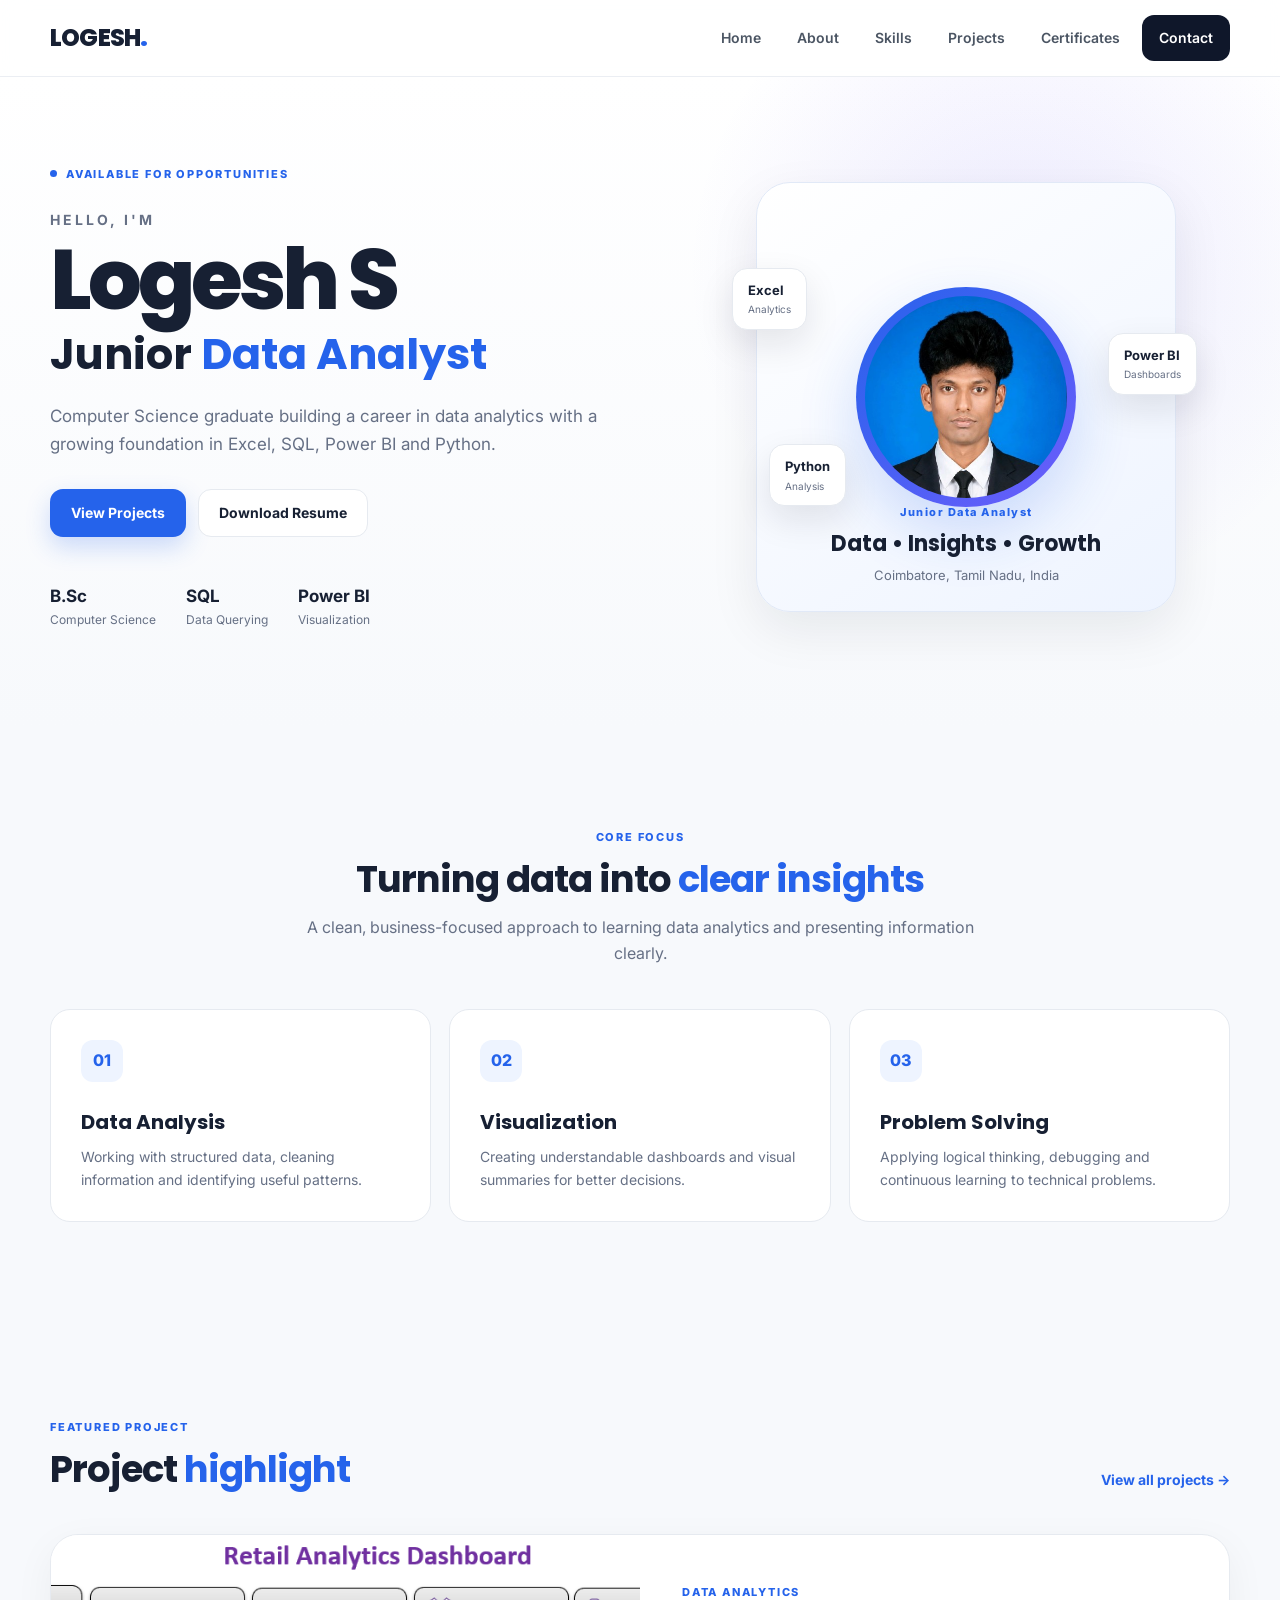
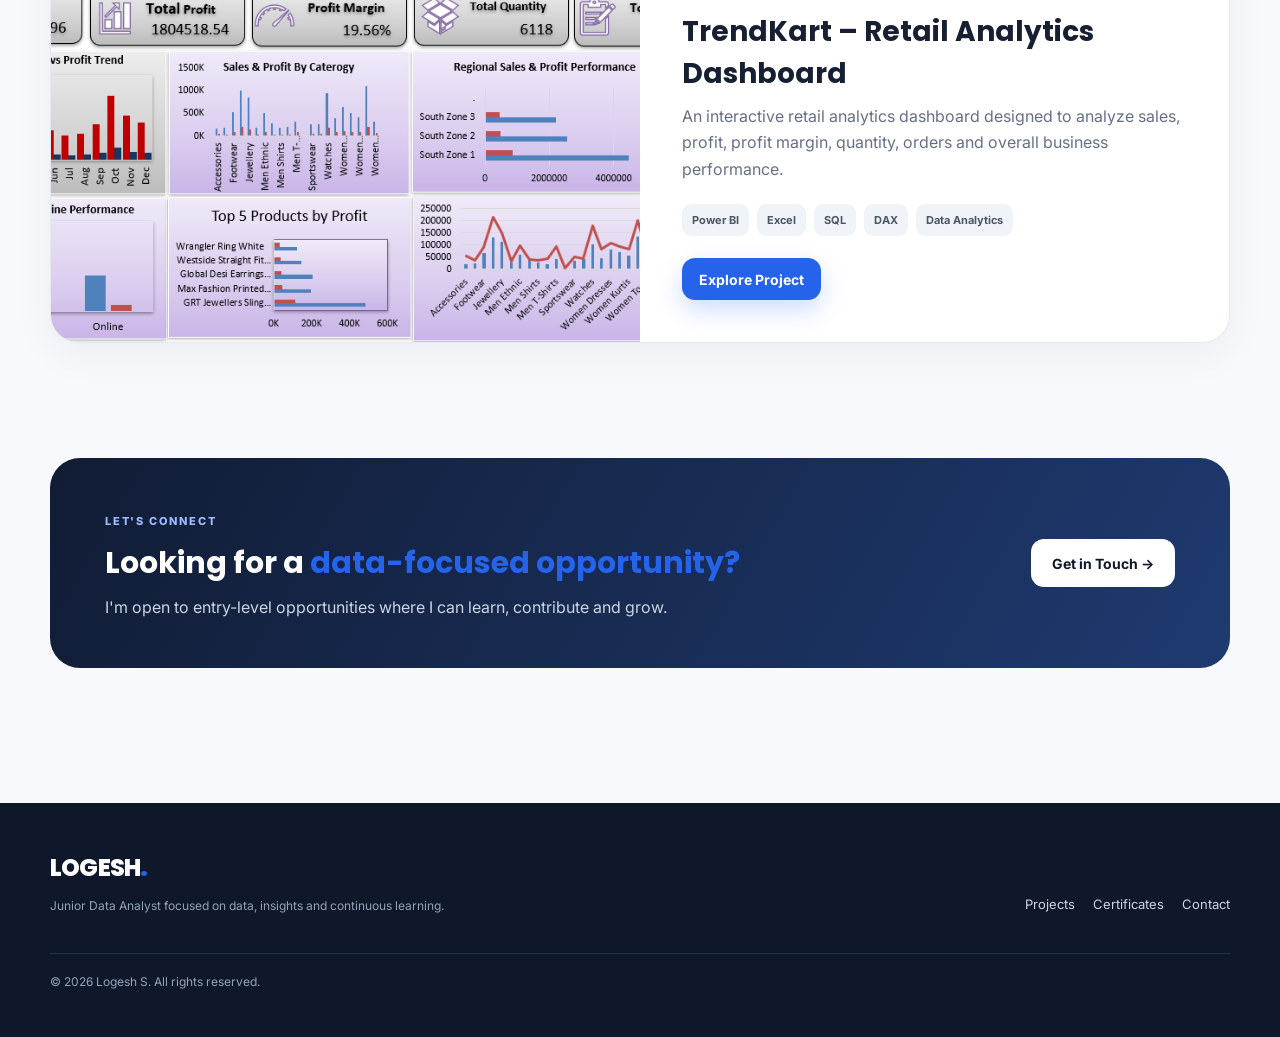
==== index.html @ 4bd25ba1 "Add files via upload" ====
<!DOCTYPE html>
<html lang="en">
<head>
  <meta charset="UTF-8">
  <meta name="viewport" content="width=device-width, initial-scale=1.0">
  <meta name="description" content="Logesh S — Junior Data Analyst portfolio.">
  <title>Home | Logesh S</title>
  <link rel="preconnect" href="https://fonts.googleapis.com">
  <link rel="preconnect" href="https://fonts.gstatic.com" crossorigin>
  <link href="https://fonts.googleapis.com/css2?family=Inter:wght@400;500;600;700;800&family=Poppins:wght@500;600;700;800&display=swap" rel="stylesheet">
  <link rel="stylesheet" href="css/main.css">
  <link rel="stylesheet" href="css/home.css">
</head>
<body>
<nav class="navbar">
  <div class="container nav-inner">
    <a class="brand" href="index.html">LOGESH<span>.</span></a>
    <div class="nav-links">
      <a href="index.html">Home</a>
      <a href="about.html">About</a>
      <a href="skills.html">Skills</a>
      <a href="projects.html">Projects</a>
      <a href="certificates.html">Certificates</a>
      <a class="nav-cta" href="contact.html">Contact</a>
    </div>
  </div>
</nav>
<main>
<section class="hero">
  <div class="container hero-grid">
    <div class="hero-copy">
      <div class="eyebrow"><span></span> AVAILABLE FOR OPPORTUNITIES</div>
      <p class="hero-kicker">HELLO, I'M</p>
      <h1>Logesh S</h1>
      <h2>Junior <span>Data Analyst</span></h2>
      <p class="hero-text">Computer Science graduate building a career in data analytics with a growing foundation in Excel, SQL, Power BI and Python.</p>
      <div class="hero-actions">
        <a class="btn btn-primary" href="projects.html">View Projects</a>
        <a class="btn btn-secondary" href="assets/resume/resume.pdf">Download Resume</a>
      </div>
      <div class="quick-stats">
        <div><strong>B.Sc</strong><span>Computer Science</span></div>
        <div><strong>SQL</strong><span>Data Querying</span></div>
        <div><strong>Power BI</strong><span>Visualization</span></div>
      </div>
    </div>
    <div class="hero-visual">
      <div class="profile-card">
        <div class="profile-ring"><img src="assets/images/profile.jpeg" alt="Professional profile placeholder"></div>
        <div class="profile-info">
          <span>Junior Data Analyst</span>
          <h3>Data • Insights • Growth</h3>
          <p>Coimbatore, Tamil Nadu, India</p>
        </div>
        <div class="floating-card card-one"><b>Excel</b><small>Analytics</small></div>
        <div class="floating-card card-two"><b>Power BI</b><small>Dashboards</small></div>
        <div class="floating-card card-three"><b>Python</b><small>Analysis</small></div>
      </div>
    </div>
  </div>
</section>

<section class="section trusted">
  <div class="container">
    <div class="section-heading centered">
      <span class="section-label">CORE FOCUS</span>
      <h2>Turning data into <span>clear insights</span></h2>
      <p>A clean, business-focused approach to learning data analytics and presenting information clearly.</p>
    </div>
    <div class="focus-grid">
      <article class="focus-card"><div class="icon">01</div><h3>Data Analysis</h3><p>Working with structured data, cleaning information and identifying useful patterns.</p></article>
      <article class="focus-card"><div class="icon">02</div><h3>Visualization</h3><p>Creating understandable dashboards and visual summaries for better decisions.</p></article>
      <article class="focus-card"><div class="icon">03</div><h3>Problem Solving</h3><p>Applying logical thinking, debugging and continuous learning to technical problems.</p></article>
    </div>
  </div>
</section>

<section class="section home-projects">
  <div class="container">
    <div class="section-heading split">
      <div><span class="section-label">FEATURED PROJECT</span><h2>Project <span>highlight</span></h2></div>
      <a class="text-link" href="projects.html">View all projects →</a>
    </div>
    <article class="featured-project">
      <div class="project-image"><img src="assets/images/projects/project-2.png" alt="Textile Management System placeholder"></div>
      <div class="project-content">

    <span class="project-type">DATA ANALYTICS</span>

    <h3>TrendKart – Retail Analytics Dashboard</h3>

    <p>
        An interactive retail analytics dashboard designed to analyze
        sales, profit, profit margin, quantity, orders and overall
        business performance.
    </p>

    <div class="tags">
        <span>Power BI</span>
        <span>Excel</span>
        <span>SQL</span>
        <span>DAX</span>
        <span>Data Analytics</span>
    </div>

    <a class="btn btn-primary small" href="projects.html">
        Explore Project
    </a>

</div>
    </article>
  </div>
</section>

<section class="section cta-section">
  <div class="container cta-box">
    <div><span class="section-label">LET'S CONNECT</span><h2>Looking for a <span>data-focused opportunity?</span></h2><p>I'm open to entry-level opportunities where I can learn, contribute and grow.</p></div>
    <a class="btn btn-light" href="contact.html">Get in Touch →</a>
  </div>
</section>
</main>
<footer class="footer">
  <div class="container footer-inner">
    <div>
      <a class="brand" href="index.html">LOGESH<span>.</span></a>
      <p>Junior Data Analyst focused on data, insights and continuous learning.</p>
    </div>
    <div class="footer-links">
      <a href="projects.html">Projects</a>
      <a href="certificates.html">Certificates</a>
      <a href="contact.html">Contact</a>
    </div>
    <p class="copyright">© 2026 Logesh S. All rights reserved.</p>
  </div>
</footer>
</body>
</html>
---- css/main.css ----
:root{
  --bg:#f7f9fc; --surface:#ffffff; --surface-2:#eef4ff; --text:#172033;
  --muted:#667085; --line:#e6eaf0; --primary:#2563eb; --primary-2:#6d5dfc;
  --dark:#0f172a; --shadow:0 18px 50px rgba(15,23,42,.08);
  --radius:24px; --container:1180px;
}
*{margin:0;padding:0;box-sizing:border-box}
html{scroll-behavior:smooth}
body{font-family:Inter,Arial,sans-serif;background:var(--bg);color:var(--text);line-height:1.65}
a{text-decoration:none;color:inherit}
img{max-width:100%;display:block}
.container{width:min(var(--container),calc(100% - 40px));margin:auto}
.navbar{position:sticky;top:0;z-index:50;background:rgba(255,255,255,.9);backdrop-filter:blur(14px);border-bottom:1px solid rgba(230,234,240,.8)}
.nav-inner{height:76px;display:flex;align-items:center;justify-content:space-between}
.brand{font-family:Poppins,sans-serif;font-weight:800;font-size:24px;letter-spacing:-.8px}.brand span{color:var(--primary)}
.nav-links{display:flex;gap:8px;align-items:center}.nav-links a{padding:10px 14px;color:#4b5563;font-size:14px;font-weight:600;transition:.25s}.nav-links a:hover{color:var(--primary)}.nav-links .nav-cta{background:var(--dark);color:white;border-radius:12px;padding:11px 17px}.nav-links .nav-cta:hover{background:var(--primary)}
.hero{min-height:650px;padding:85px 0 70px;background:radial-gradient(circle at 80% 30%,rgba(109,93,252,.12),transparent 30%),linear-gradient(180deg,#fff,var(--bg))}
.hero-grid{display:grid;grid-template-columns:1.05fr .95fr;gap:70px;align-items:center}.eyebrow,.section-label,.project-type{font-size:11px;font-weight:800;letter-spacing:1.8px;color:var(--primary)}.eyebrow{display:flex;align-items:center;gap:9px}.eyebrow span{width:7px;height:7px;border-radius:50%;background:var(--primary)}
.hero-kicker{margin-top:25px;font-size:14px;font-weight:700;letter-spacing:3px;color:#667085}.hero h1{font:800 clamp(50px,7vw,84px)/1 Poppins,sans-serif;letter-spacing:-4px;margin:7px 0}.hero h2{font:700 clamp(27px,4vw,43px)/1.2 Poppins,sans-serif}.hero h2 span,.section-heading h2 span,.page-hero h1 span,.about-copy h2 span,.cta-box h2 span{color:var(--primary)}
.hero-text{max-width:620px;color:var(--muted);font-size:17px;margin:22px 0 30px}.hero-actions{display:flex;gap:12px;flex-wrap:wrap}.btn{display:inline-flex;align-items:center;justify-content:center;min-height:48px;padding:0 20px;border-radius:13px;font-weight:700;font-size:14px;border:1px solid transparent;cursor:pointer}.btn-primary{background:var(--primary);color:#fff;box-shadow:0 10px 24px rgba(37,99,235,.22)}.btn-primary:hover{transform:translateY(-2px)}.btn-secondary{background:#fff;border-color:var(--line)}.btn-light{background:#fff;color:var(--dark)}.btn.small{min-height:42px;padding:0 16px}
.quick-stats{display:flex;gap:30px;margin-top:45px}.quick-stats div{display:flex;flex-direction:column}.quick-stats strong{font-size:17px}.quick-stats span{font-size:12px;color:var(--muted)}
.hero-visual{min-height:470px;display:flex;align-items:center;justify-content:center}.profile-card{position:relative;width:min(420px,100%);height:430px;background:linear-gradient(145deg,#fff,#eef4ff);border:1px solid #e1e9f7;border-radius:34px;box-shadow:var(--shadow);display:flex;align-items:center;justify-content:center;overflow:visible}.profile-ring{width:220px;height:220px;border-radius:50%;padding:9px;background:linear-gradient(135deg,var(--primary),var(--primary-2));box-shadow:0 25px 60px rgba(37,99,235,.2)}.profile-ring img{width:100%;height:100%;border-radius:50%;object-fit:cover}.profile-info{
    position:absolute;
    bottom:25px;
    left:0;
    width:100%;
    text-align:center;
    z-index:5;
}

.profile-info span{
    display:block;
    font-size:11px;
    font-weight:800;
    letter-spacing:1.5px;
    color:var(--primary);
}

.profile-info h3{
    font:700 22px Poppins;
    margin:5px 0;
}

.profile-info p{font-size:13px;color:var(--muted);}.profile-info span{font-size:11px;font-weight:800;letter-spacing:1.5px;color:var(--primary)}.profile-info h3{font:700 22px Poppins;margin:5px 0}.profile-info p{font-size:13px;color:var(--muted)}.floating-card{position:absolute;background:#fff;border:1px solid var(--line);box-shadow:0 14px 35px rgba(15,23,42,.1);border-radius:15px;padding:11px 15px;display:flex;flex-direction:column}.floating-card b{font-size:13px}.floating-card small{color:var(--muted);font-size:10px}.card-one{left:-25px;top:85px}.card-two{right:-22px;top:150px}.card-three{left:12px;bottom:105px}
.section{padding:95px 0}.section-heading{margin-bottom:42px}.section-heading.centered{text-align:center;max-width:700px;margin-left:auto;margin-right:auto}.section-heading h2{font:700 37px/1.2 Poppins;margin-top:9px;letter-spacing:-1px}.section-heading p{color:var(--muted);margin-top:12px}.section-heading.split{display:flex;justify-content:space-between;align-items:end}.text-link{font-weight:700;color:var(--primary);font-size:14px}
.focus-grid{display:grid;grid-template-columns:repeat(3,1fr);gap:18px}.focus-card{background:#fff;border:1px solid var(--line);border-radius:20px;padding:30px;transition:.25s}.focus-card:hover,.skill-card:hover,.project-card:hover,.certificate-card:hover{transform:translateY(-5px);box-shadow:var(--shadow)}.icon{width:42px;height:42px;border-radius:12px;background:var(--surface-2);color:var(--primary);display:grid;place-items:center;font-weight:800;margin-bottom:25px}.focus-card h3{font:700 20px Poppins}.focus-card p{color:var(--muted);font-size:14px;margin-top:8px}
.featured-project{background:#fff;border:1px solid var(--line);border-radius:28px;overflow:hidden;display:grid;grid-template-columns:1fr 1fr;box-shadow:0 12px 40px rgba(15,23,42,.05)}.project-image{background:#edf3ff;min-height:320px;overflow:hidden}.project-image img{width:100%;height:100%;object-fit:cover}.project-content{padding:42px}.project-content h3{font:700 28px Poppins;margin:8px 0}.project-content p{color:var(--muted)}.tags{display:flex;flex-wrap:wrap;gap:8px;margin:22px 0}.tags span{padding:7px 10px;border-radius:9px;background:#f0f4f9;color:#4b5563;font-size:11px;font-weight:700}
.cta-section{padding-top:20px}.cta-box{background:linear-gradient(120deg,#111c34,#1e3a70);color:white;border-radius:30px;padding:48px 55px;display:flex;justify-content:space-between;align-items:center;gap:25px}.cta-box .section-label{color:#9dbbff}.cta-box h2{font:700 30px Poppins;margin:8px 0}.cta-box p{color:#cbd5e1}
.page-hero{padding:85px 0 70px;background:linear-gradient(180deg,#fff,#f3f6fb);border-bottom:1px solid var(--line)}.page-hero h1{font:700 clamp(40px,5vw,64px)/1.15 Poppins;letter-spacing:-2px;max-width:900px;margin-top:10px}.page-hero p{max-width:700px;color:var(--muted);font-size:16px;margin-top:15px}
.about-grid{display:grid;grid-template-columns:.8fr 1.2fr;gap:75px;align-items:center}.about-image{position:relative;background:#eef4ff;border-radius:30px;padding:35px;max-width:440px}.about-image img{border-radius:24px}.image-badge{position:absolute;right:-18px;bottom:25px;background:var(--dark);color:#fff;padding:15px 18px;border-radius:15px;font-weight:800}.image-badge span{font-size:10px;font-weight:500;color:#cbd5e1}.about-copy h2{font:700 36px Poppins;margin:8px 0 18px}.about-copy p{color:var(--muted);margin-bottom:16px}.strengths{display:grid;grid-template-columns:1fr 1fr;gap:12px;margin-top:28px}.strengths div{border:1px solid var(--line);background:#fff;border-radius:14px;padding:15px;display:flex;gap:12px;align-items:center}.strengths b{color:var(--primary);font-size:12px}.strengths span{font-weight:700;font-size:13px}
.muted-section{background:#f0f4f8}.timeline{max-width:800px}.timeline-item{display:flex;gap:25px;background:#fff;border:1px solid var(--line);padding:30px;border-radius:20px}.timeline-dot{width:13px;height:13px;border-radius:50%;background:var(--primary);margin-top:8px;box-shadow:0 0 0 6px #dbe8ff}.timeline-year{font-size:11px;color:var(--primary);font-weight:800;letter-spacing:1px}.timeline-item h3{font:700 21px Poppins;margin:5px 0}.timeline-item p{color:var(--muted);font-size:14px}.muted{margin-top:5px}
.skills-grid{display:grid;grid-template-columns:repeat(3,1fr);gap:18px}.skill-card{background:#fff;border:1px solid var(--line);border-radius:22px;padding:30px;transition:.25s}.skill-number{font-size:11px;font-weight:800;color:var(--primary)}.skill-card h3{font:700 21px Poppins;margin:8px 0 20px}.skill-list{display:flex;flex-wrap:wrap;gap:9px}.skill-list span{border:1px solid var(--line);padding:8px 10px;border-radius:9px;font-size:12px;font-weight:600;color:#4b5563;background:#fafbfc}.strength-grid{display:grid;grid-template-columns:repeat(3,1fr);gap:14px}.strength-grid div{background:#fff;border:1px solid var(--line);padding:18px;border-radius:15px;font-weight:700}
.project-grid{display:grid;grid-template-columns:repeat(2,1fr);gap:22px}.project-card{background:#fff;border:1px solid var(--line);border-radius:24px;overflow:hidden;transition:.25s}.project-card .project-image{min-height:250px}.project-body{padding:28px}.project-body h3{font:700 23px Poppins;margin:6px 0}.project-body p,.project-body li{font-size:14px;color:var(--muted)}.project-body ul{padding-left:18px;margin-top:15px}.project-body li{margin:7px 0}.placeholder-card{opacity:.92}
.certificate-grid{display:grid;grid-template-columns:repeat(3,1fr);gap:20px}.certificate-card{background:#fff;border:1px solid var(--line);border-radius:20px;overflow:hidden;transition:.25s}.certificate-image{background:#f2f5fa;aspect-ratio:1.45;overflow:hidden}.certificate-image img{width:100%;height:100%;object-fit:cover}.certificate-body{padding:20px}.certificate-body>span{font-size:10px;color:var(--primary);font-weight:800;letter-spacing:1px}.certificate-body h3{font:700 18px Poppins;margin:6px 0}.certificate-body p{font-size:12px;color:var(--muted)}
.contact-grid{display:grid;grid-template-columns:1fr 1fr;gap:25px}.contact-copy h2{font:700 35px Poppins;margin:8px 0 14px}.contact-copy>p{color:var(--muted);max-width:580px}.contact-list{margin-top:30px;display:grid;gap:10px}.contact-list a,.contact-list div{background:#fff;border:1px solid var(--line);border-radius:15px;padding:16px 18px;display:flex;flex-direction:column}.contact-list b{font-size:11px;color:var(--primary);text-transform:uppercase;letter-spacing:1px}.contact-list span{font-size:14px;color:#475467;margin-top:3px}.contact-card{background:#fff;border:1px solid var(--line);border-radius:25px;padding:30px}.contact-card h3{font:700 23px Poppins;margin:8px 0}.contact-card p{color:var(--muted);font-size:13px;margin-bottom:20px}.contact-card form{display:grid;gap:14px}.contact-card label{font-size:12px;font-weight:700}.contact-card input,.contact-card textarea{width:100%;font:inherit;margin-top:6px;border:1px solid var(--line);border-radius:11px;padding:12px 13px;outline:none;background:#fbfcfe}.contact-card input:focus,.contact-card textarea:focus{border-color:#9dbbff}.contact-card textarea{resize:vertical}
.footer{margin-top:40px;background:#0f172a;color:#cbd5e1;padding:45px 0}.footer-inner{display:grid;grid-template-columns:1fr auto;gap:30px;align-items:end}.footer .brand{color:white}.footer p{font-size:12px;margin-top:8px;color:#94a3b8}.footer-links{display:flex;gap:18px;font-size:13px}.copyright{grid-column:1/-1;border-top:1px solid #263248;padding-top:18px}
@media(max-width:900px){.hero-grid,.about-grid,.contact-grid{grid-template-columns:1fr}.hero-visual{min-height:420px}.focus-grid,.skills-grid,.certificate-grid{grid-template-columns:1fr 1fr}.project-grid{grid-template-columns:1fr}.featured-project{grid-template-columns:1fr}.cta-box{flex-direction:column;align-items:flex-start}.nav-links a:not(.nav-cta){display:none}}
@media(max-width:600px){.container{width:min(100% - 28px,var(--container))}.nav-inner{height:68px}.hero{padding-top:55px}.hero h1{letter-spacing:-2px}.quick-stats{gap:16px;flex-wrap:wrap}.profile-card{height:390px}.floating-card{display:none}.section{padding:65px 0}.section-heading h2{font-size:29px}.section-heading.split{align-items:flex-start;gap:15px;flex-direction:column}.focus-grid,.skills-grid,.certificate-grid,.strength-grid{grid-template-columns:1fr}.about-image{margin:auto}.cta-box{padding:35px 25px}.footer-inner{grid-template-columns:1fr}.footer-links{flex-wrap:wrap}.page-hero{padding:60px 0 50px}.project-body{padding:22px}}
---- css/home.css ----
/* Page-specific styles are kept in main.css for easy maintenance. */
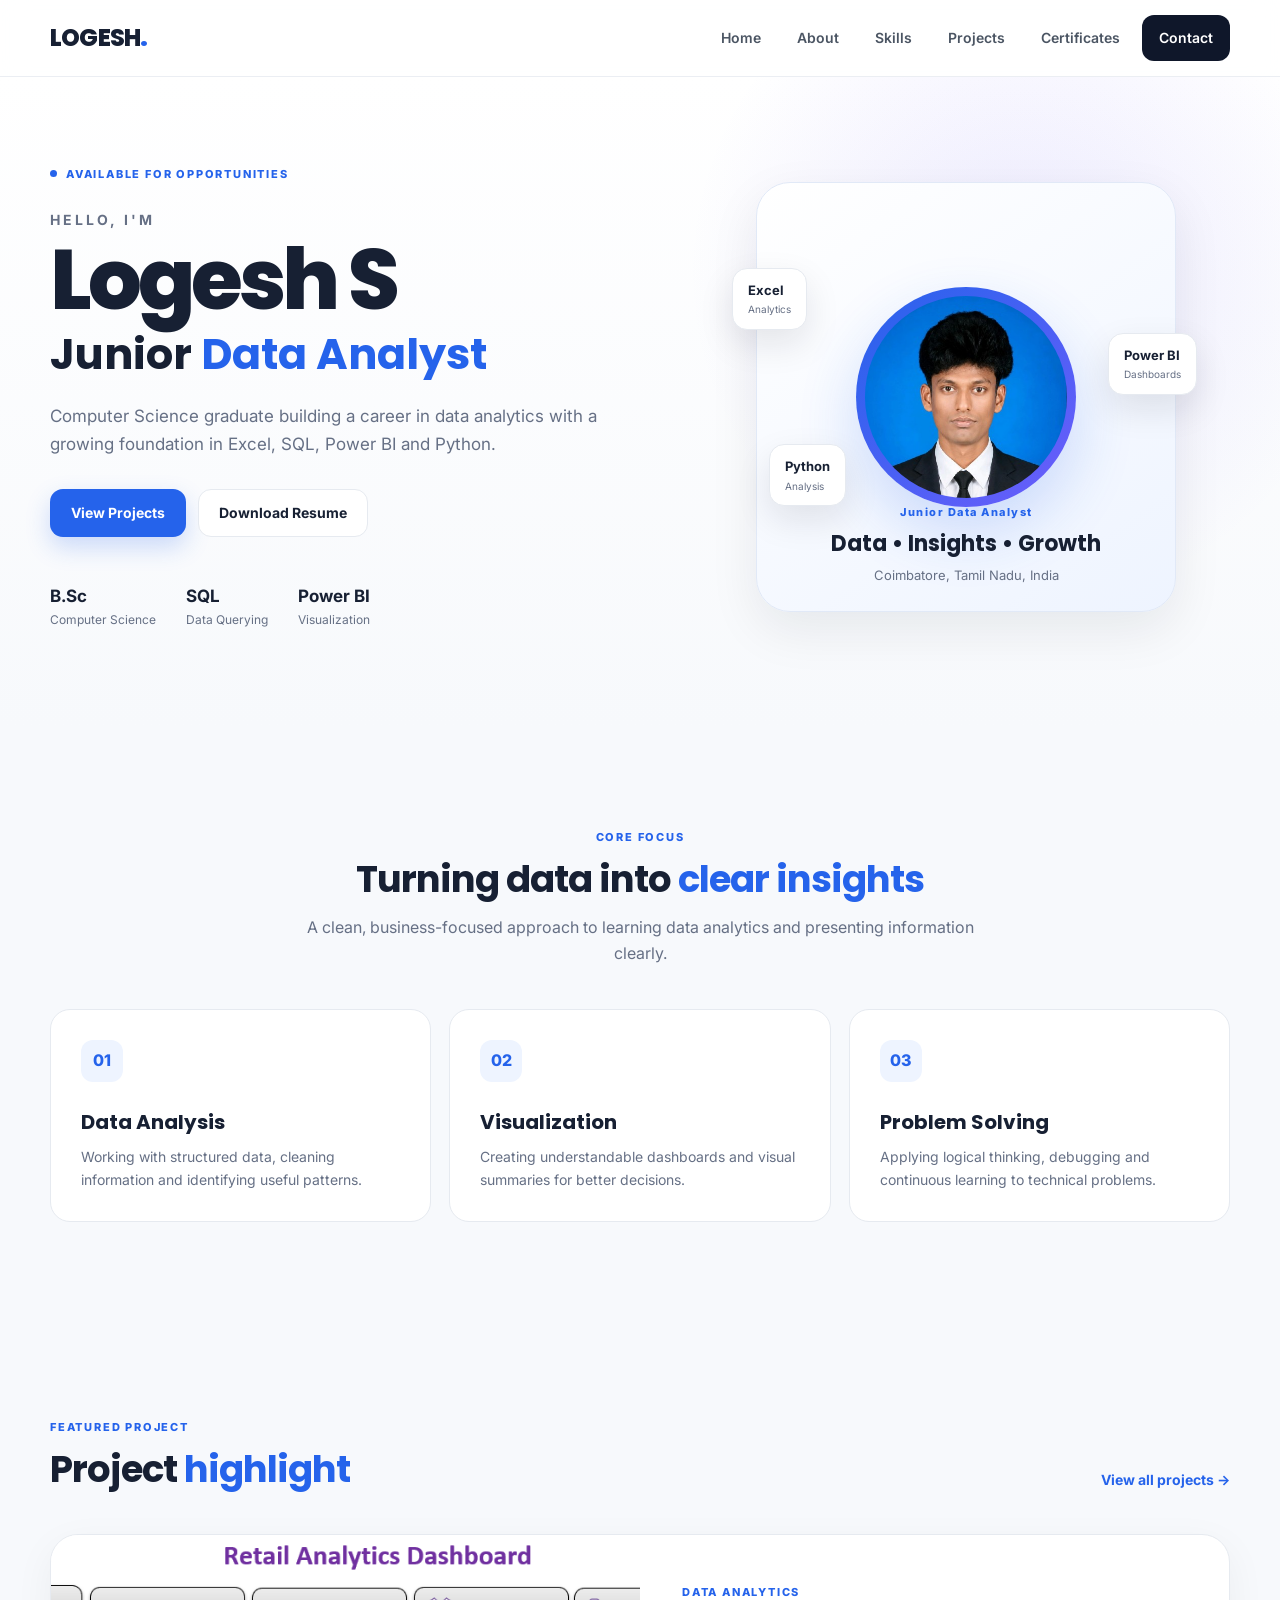
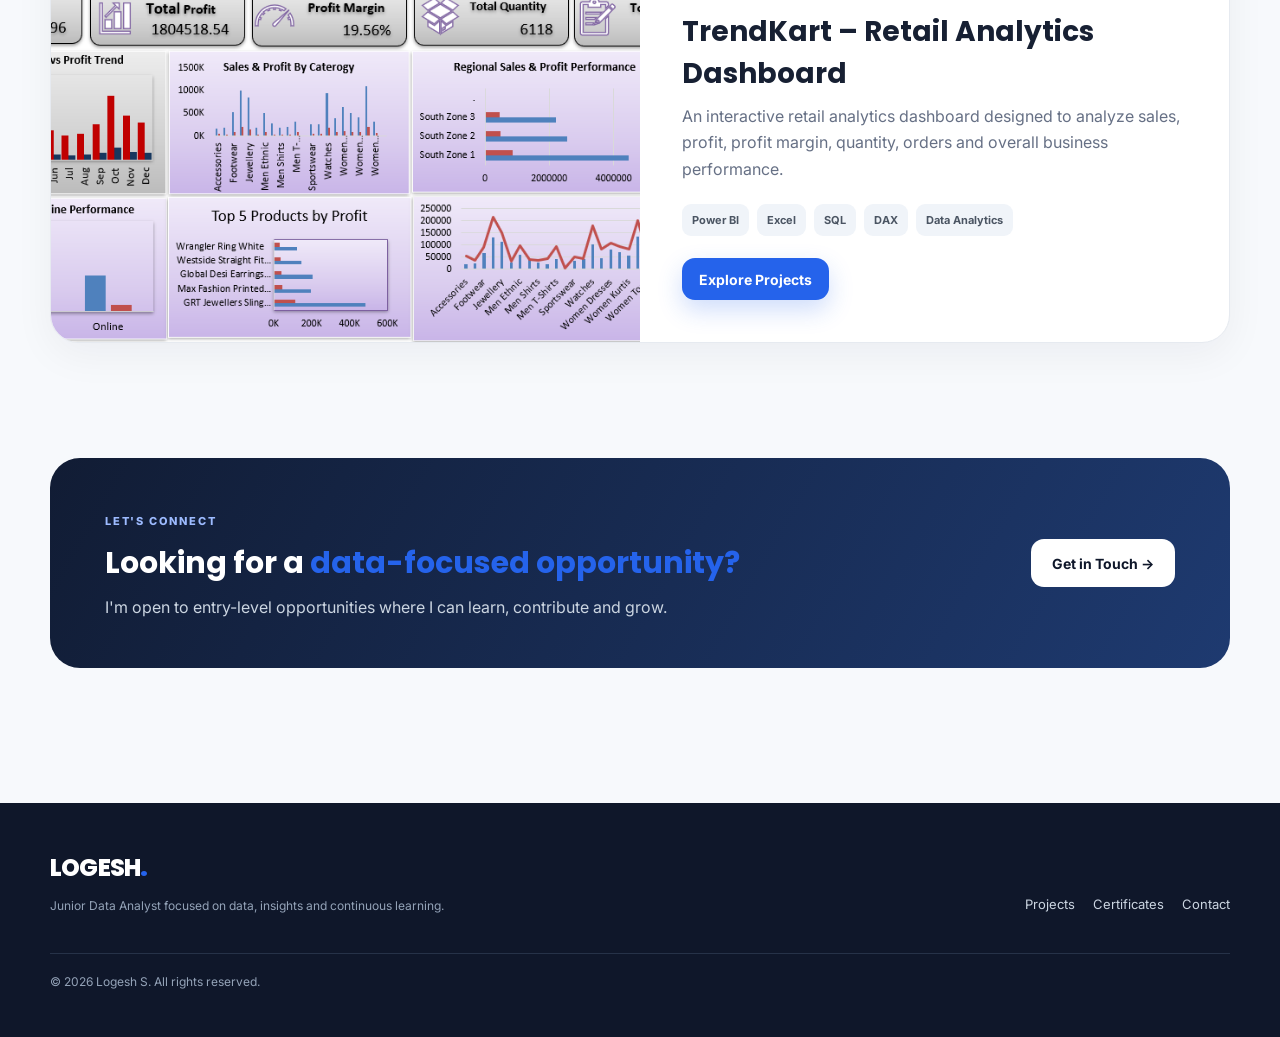
==== commit bd872c27: "index.html" ====
--- a/index.html
+++ b/index.html
@@ -104,7 +104,7 @@
     </div>
 
     <a class="btn btn-primary small" href="projects.html">
-        Explore Project
+        Explore Projects
     </a>
 
 </div>
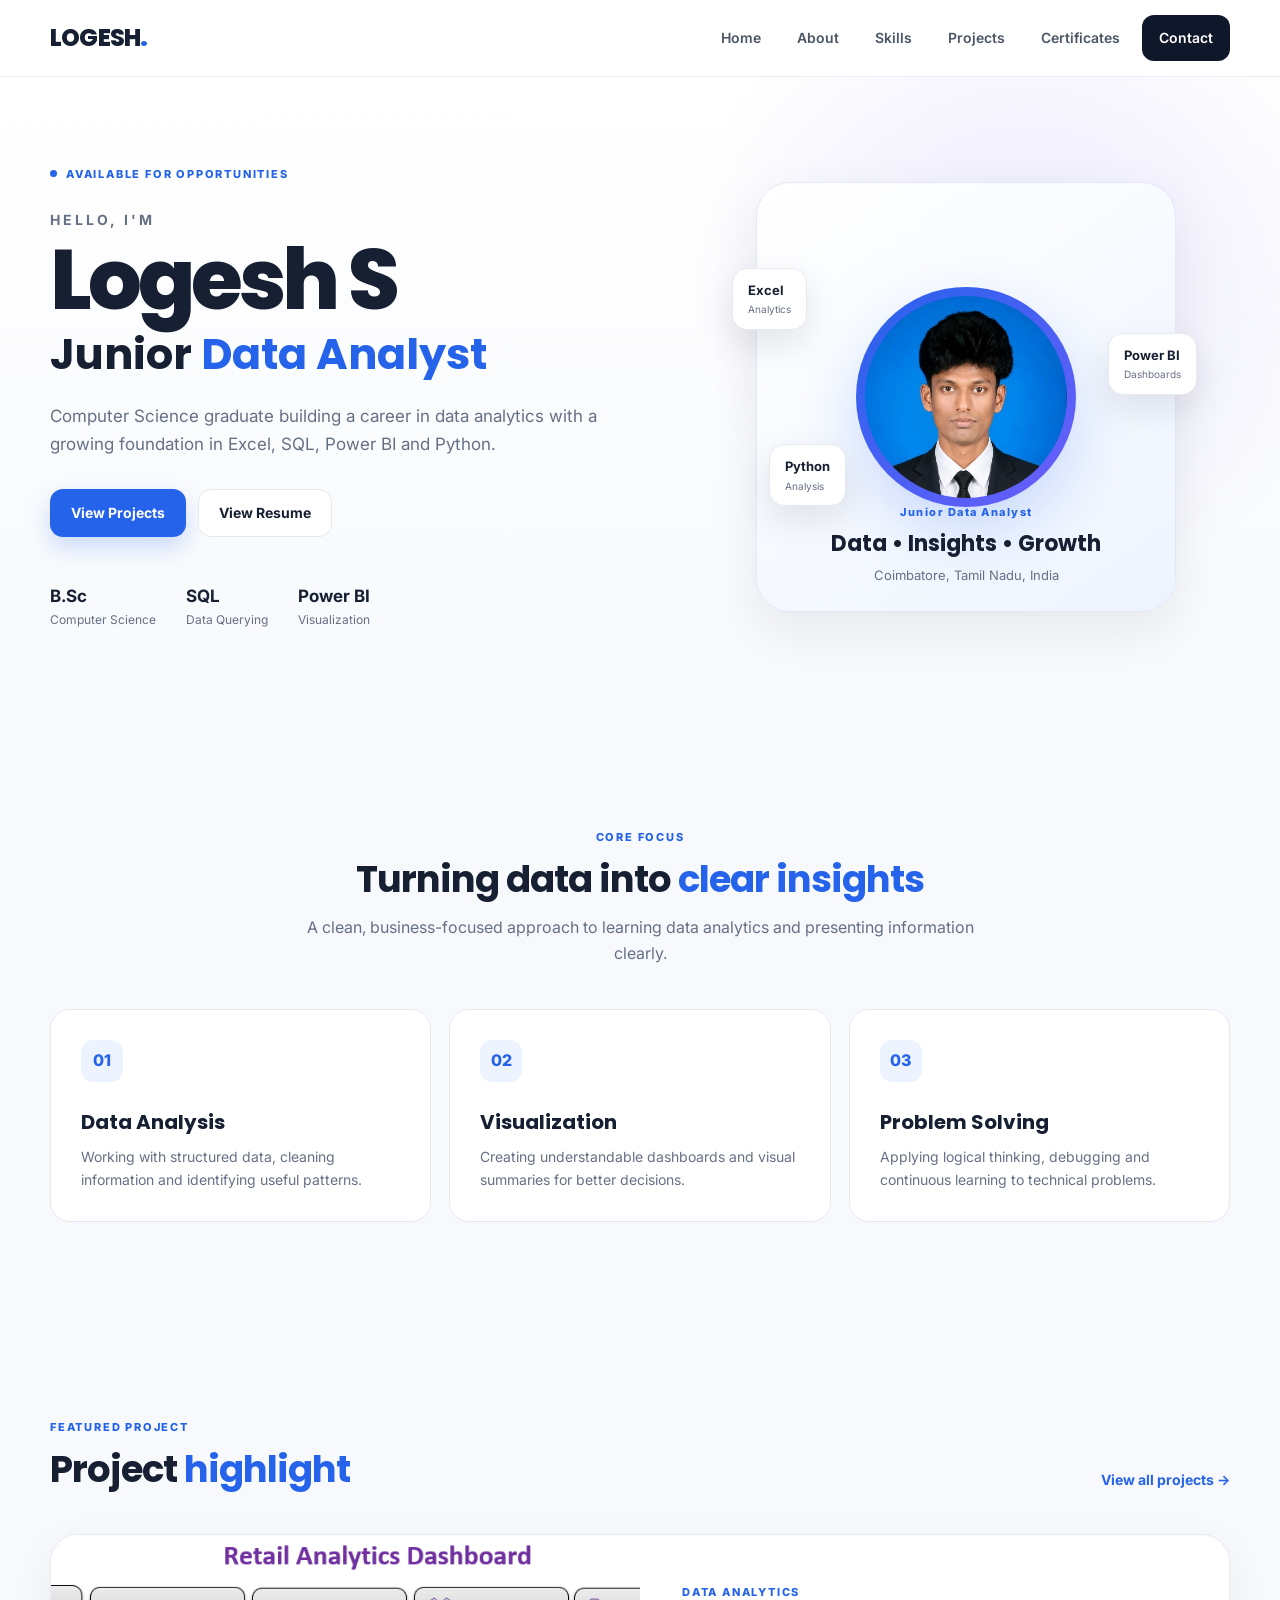
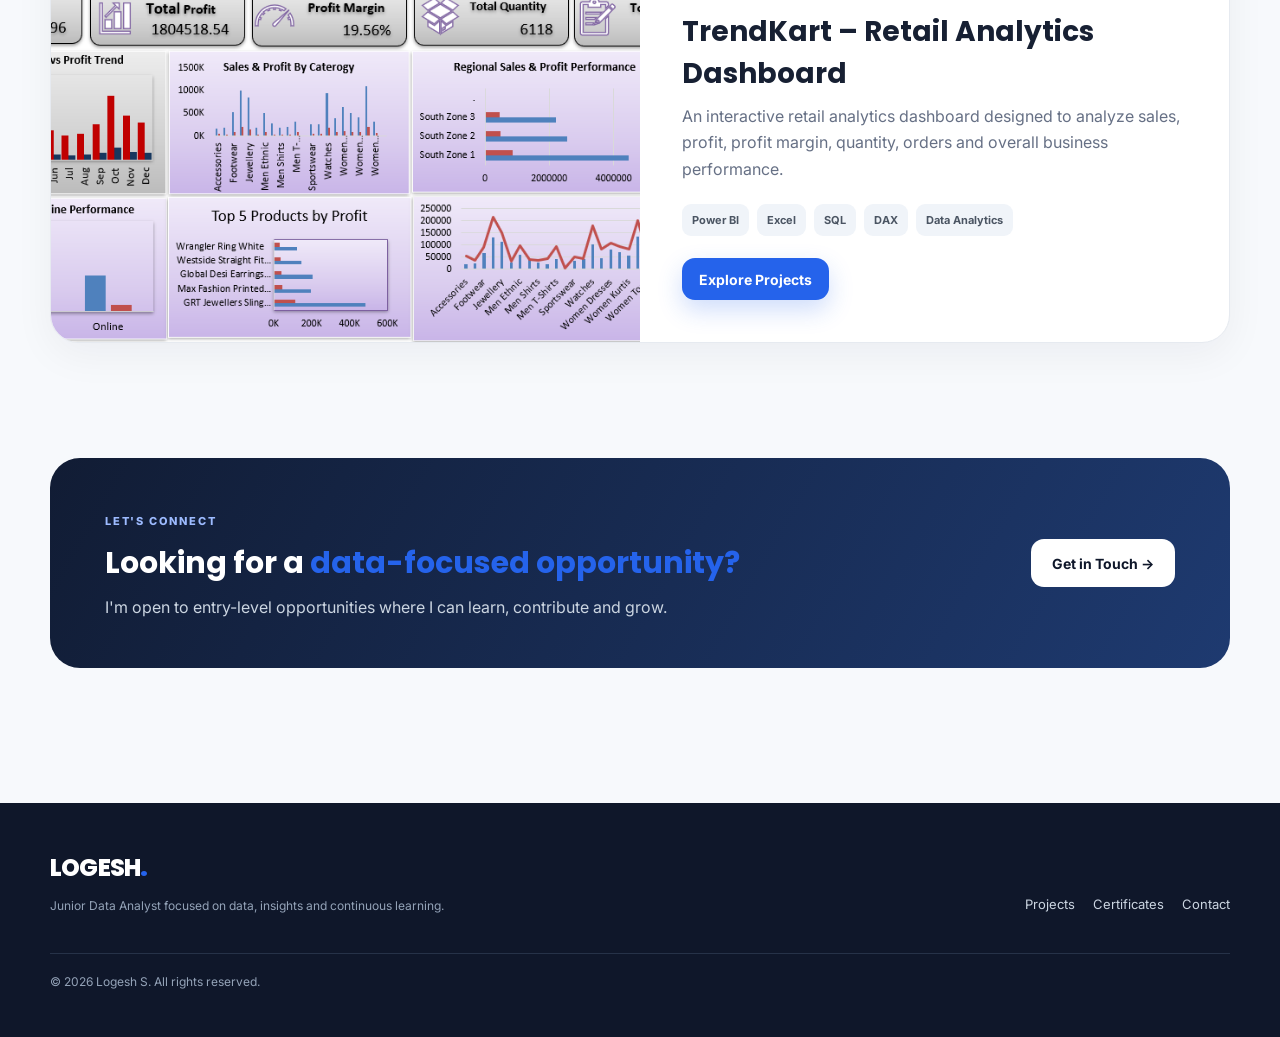
==== commit a389aa05: "index.html" ====
--- a/index.html
+++ b/index.html
@@ -36,7 +36,7 @@
       <p class="hero-text">Computer Science graduate building a career in data analytics with a growing foundation in Excel, SQL, Power BI and Python.</p>
       <div class="hero-actions">
         <a class="btn btn-primary" href="projects.html">View Projects</a>
-        <a class="btn btn-secondary" href="assets/resume/resume.pdf">Download Resume</a>
+        <a class="btn btn-secondary" href="assets/resume/logesh_s_Resume.pdf">View Resume</a>
       </div>
       <div class="quick-stats">
         <div><strong>B.Sc</strong><span>Computer Science</span></div>
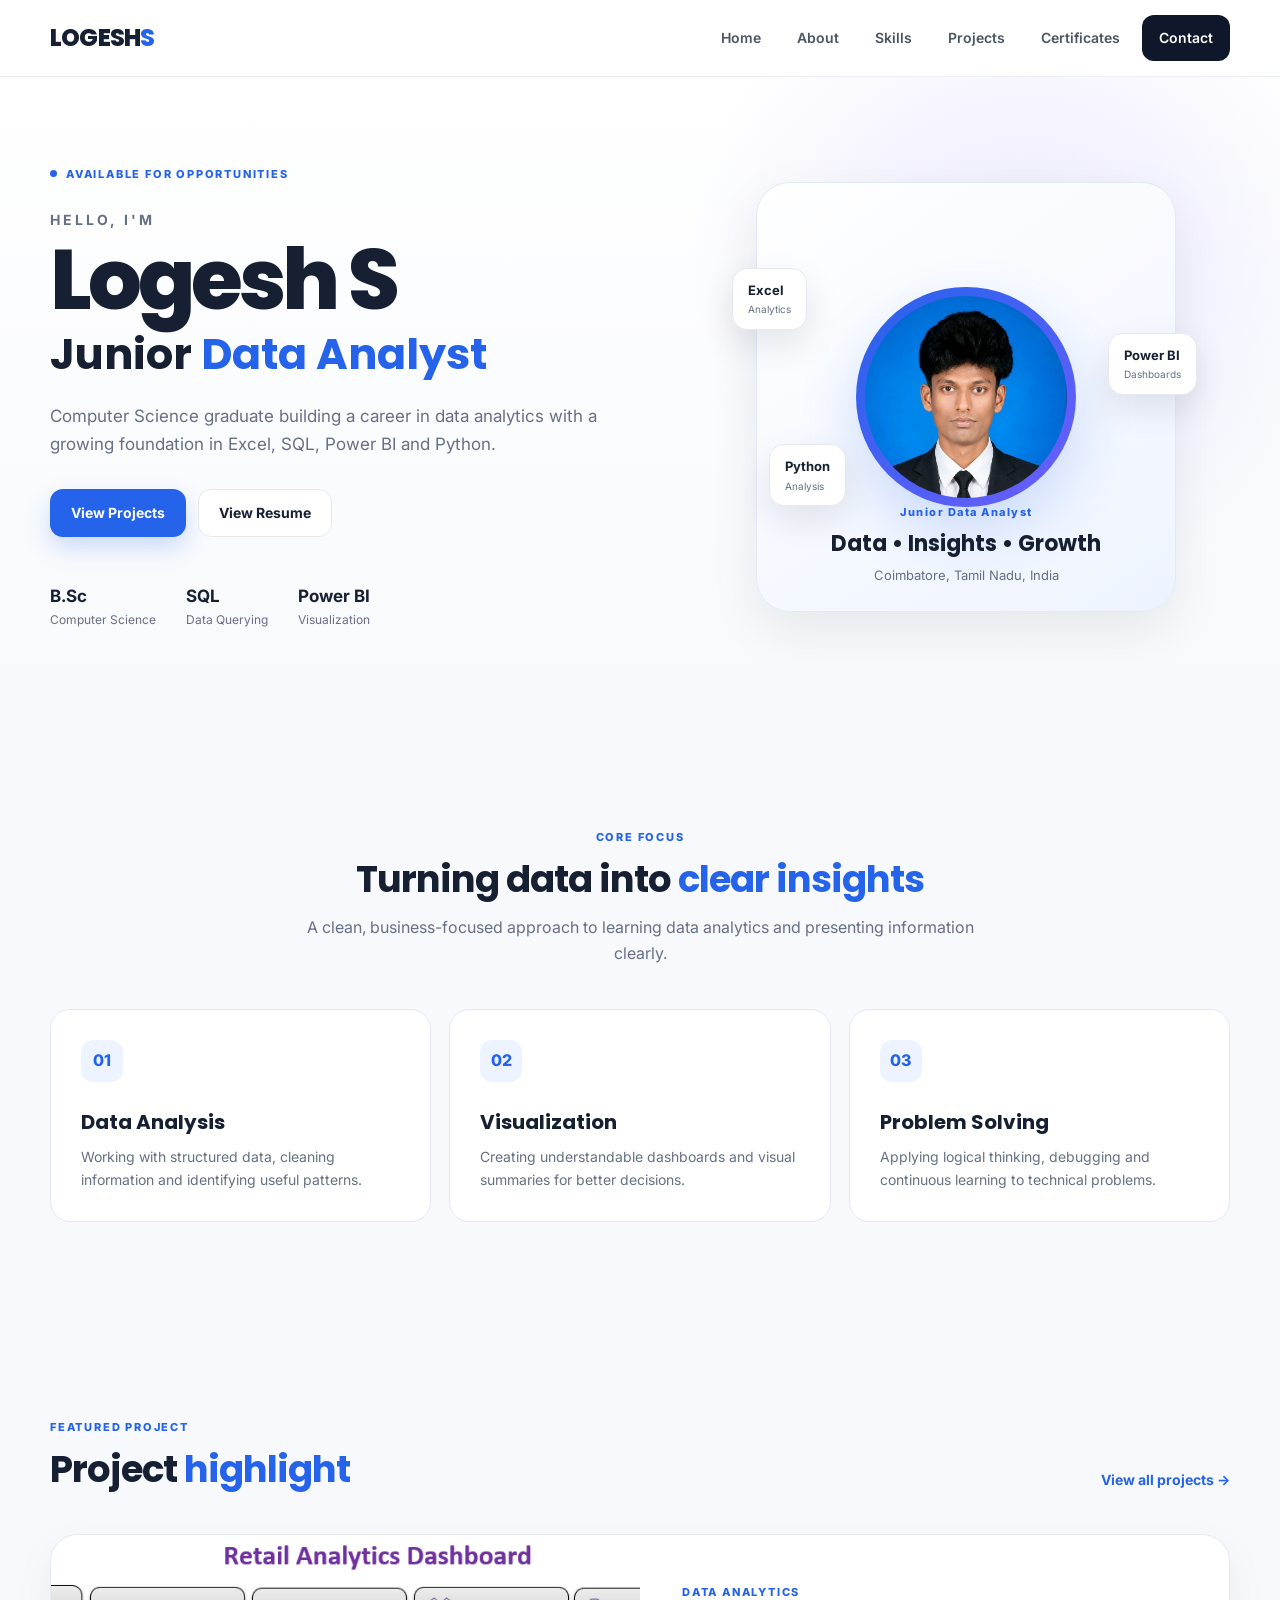
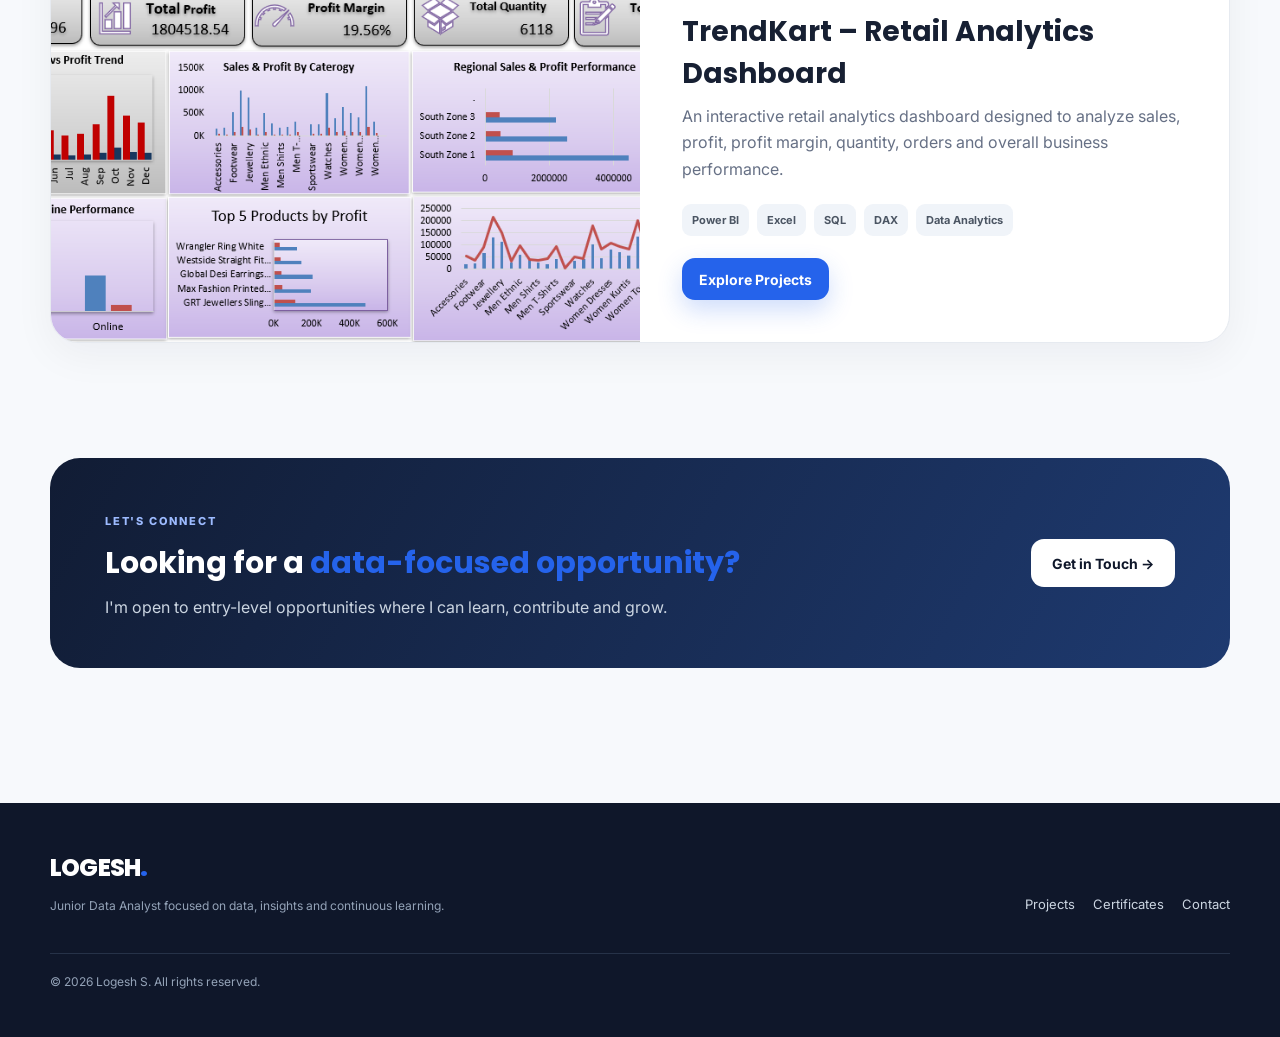
==== commit 7412c4dc: "index.html" ====
--- a/index.html
+++ b/index.html
@@ -14,7 +14,7 @@
 <body>
 <nav class="navbar">
   <div class="container nav-inner">
-    <a class="brand" href="index.html">LOGESH<span>.</span></a>
+    <a class="brand" href="index.html">LOGESH<span>S</span></a>
     <div class="nav-links">
       <a href="index.html">Home</a>
       <a href="about.html">About</a>
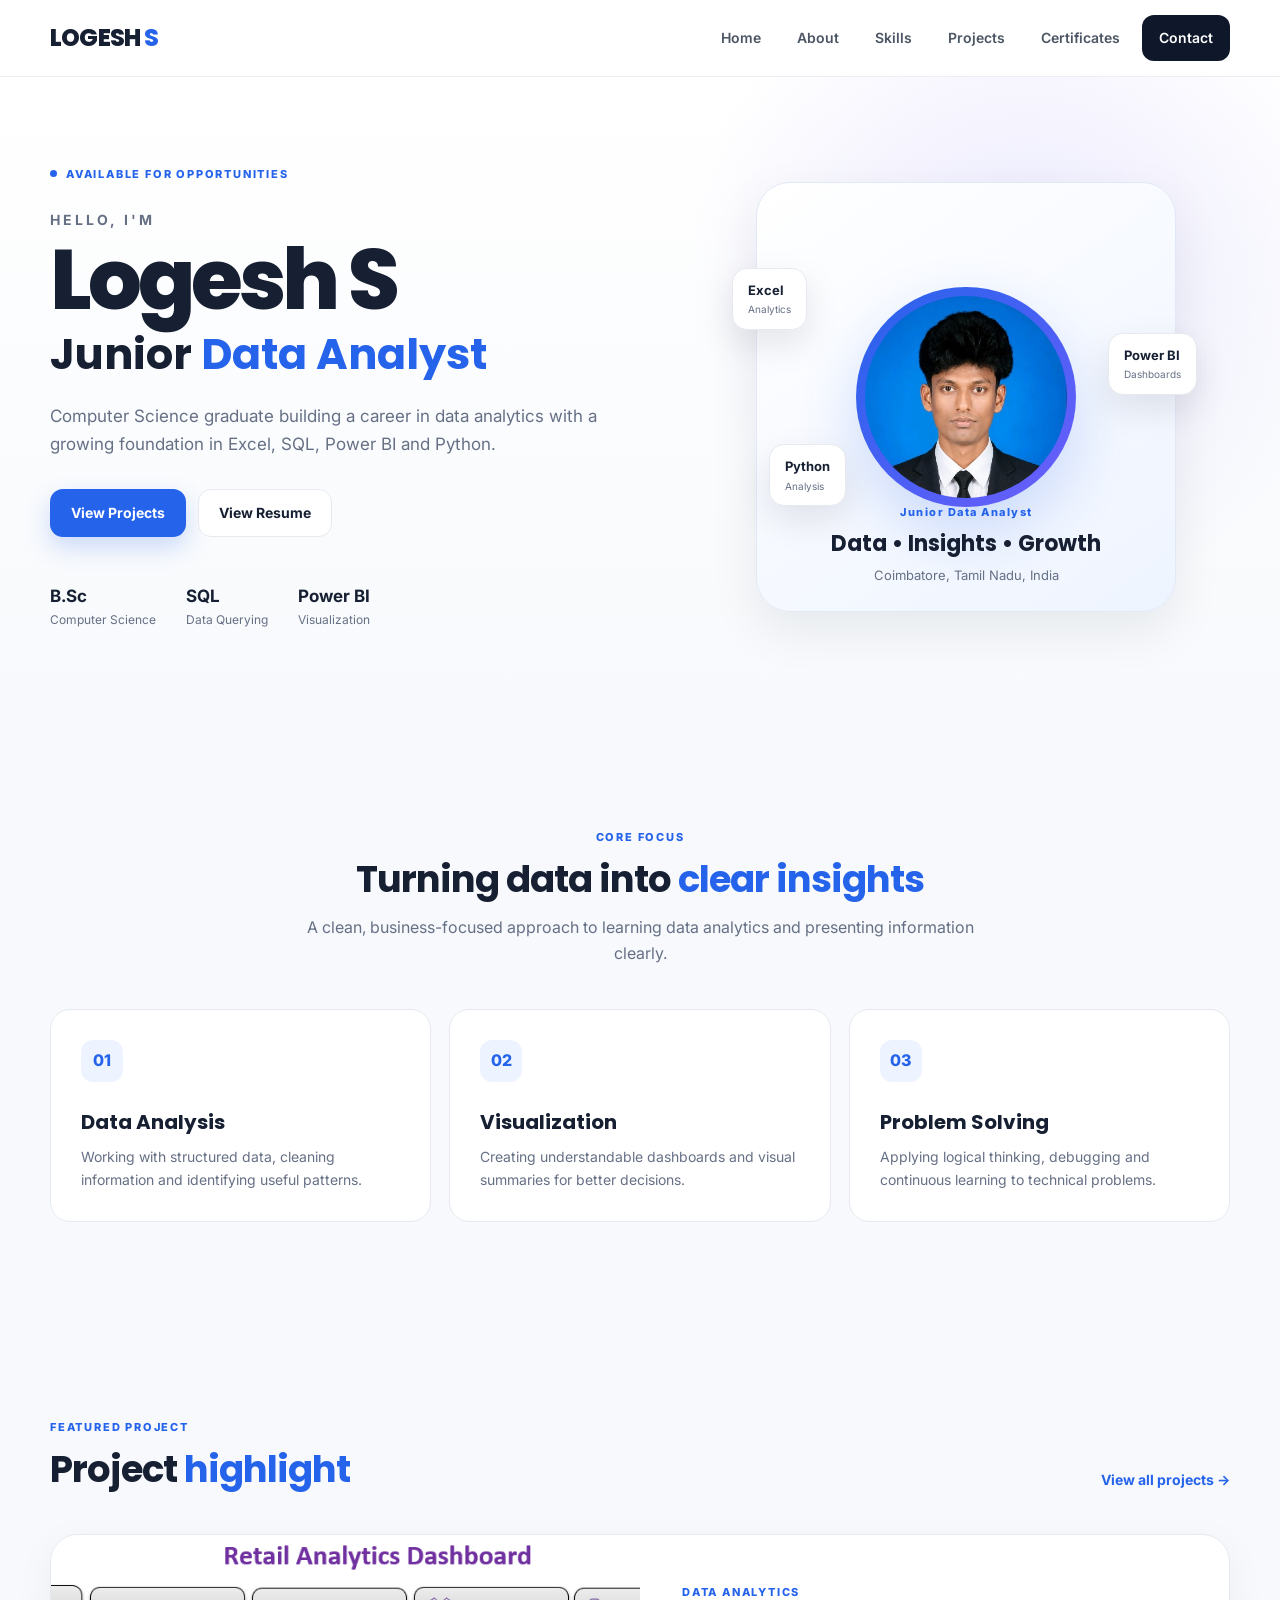
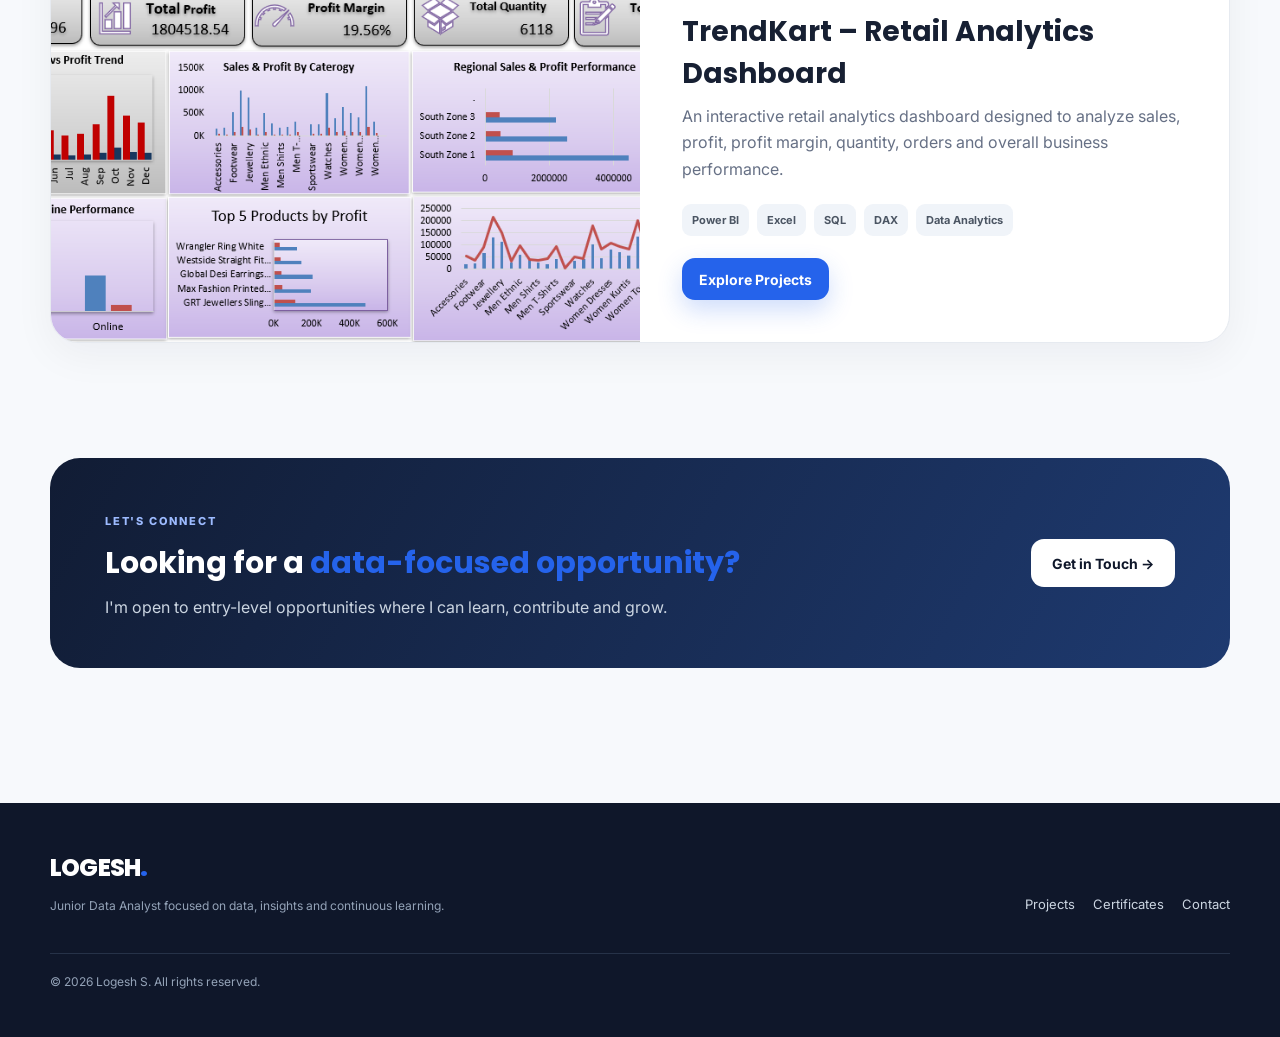
==== commit 7ca71062: "index.html" ====
--- a/index.html
+++ b/index.html
@@ -14,7 +14,7 @@
 <body>
 <nav class="navbar">
   <div class="container nav-inner">
-    <a class="brand" href="index.html">LOGESH<span>S</span></a>
+    <a class="brand" href="index.html">LOGESH<span> S</span></a>
     <div class="nav-links">
       <a href="index.html">Home</a>
       <a href="about.html">About</a>
